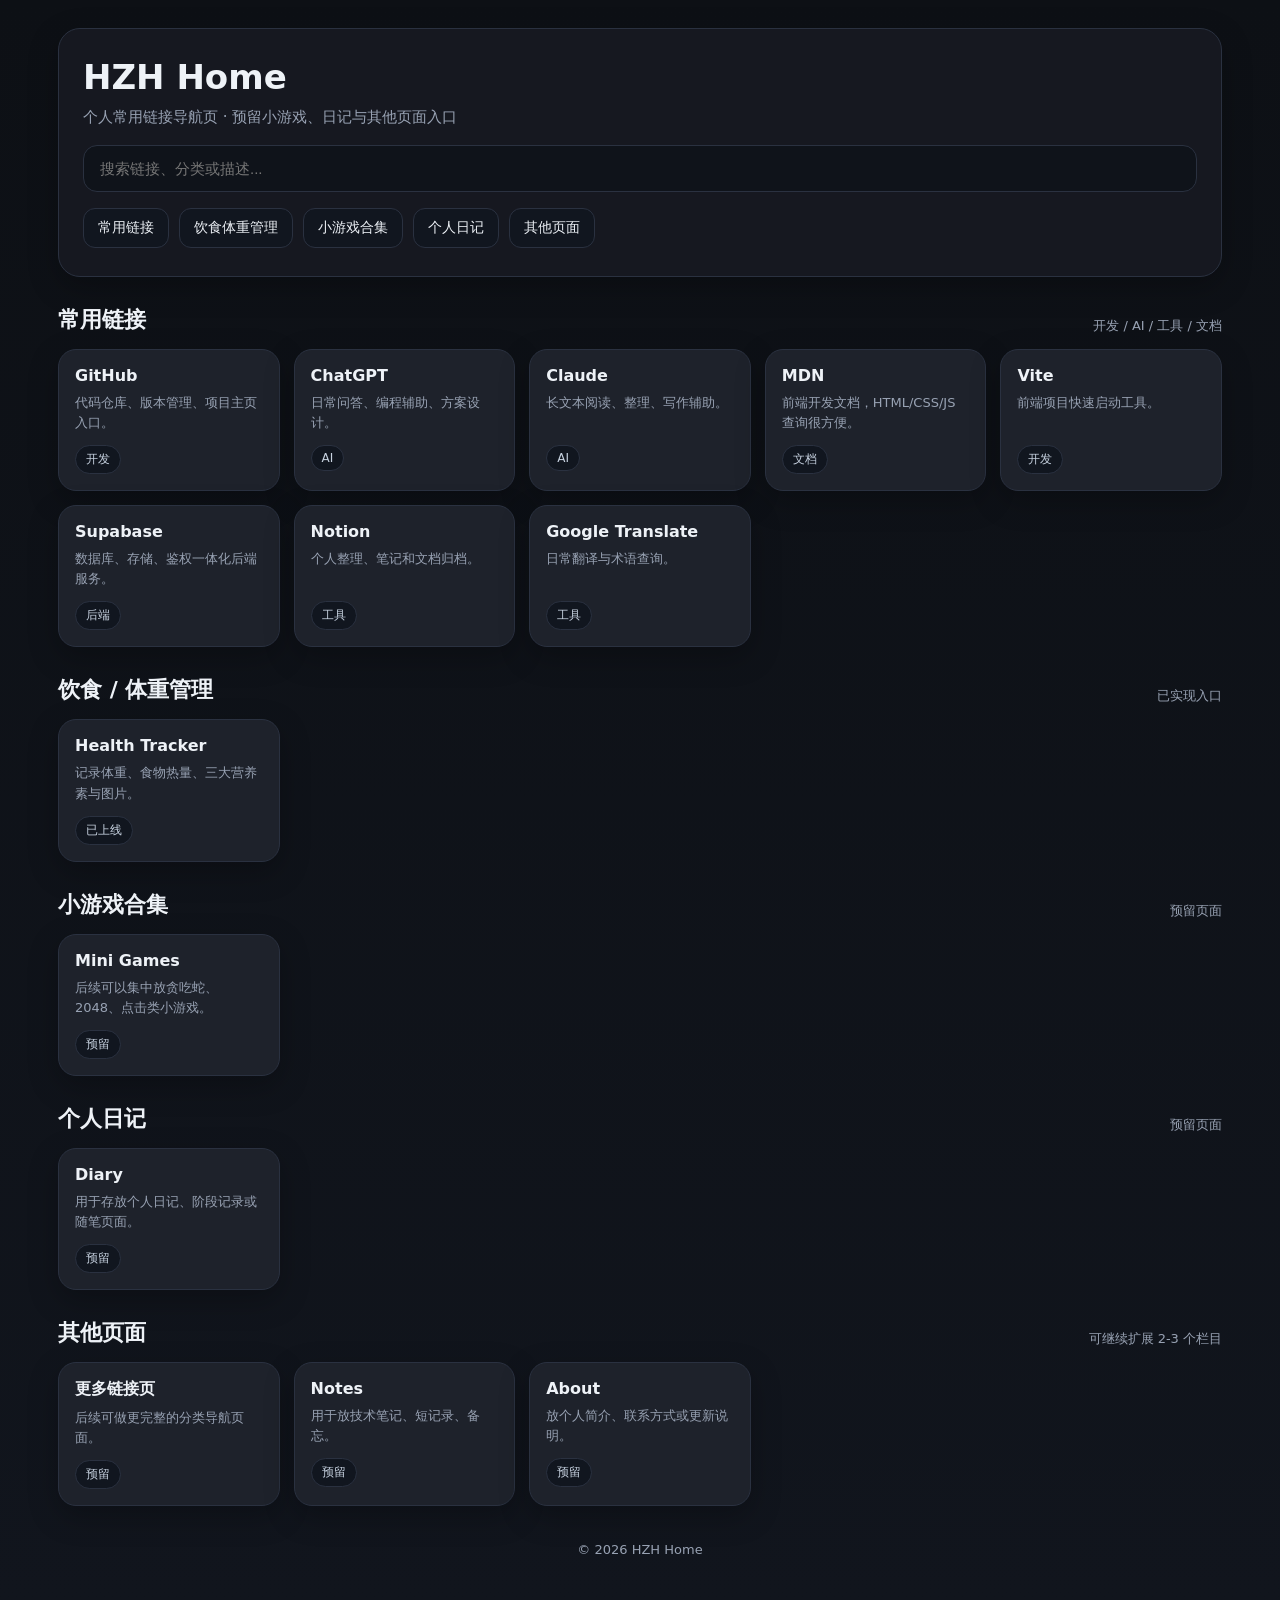
==== index.html @ 4e875dcb "Create index.html" ====
<!DOCTYPE html>
<html lang="zh-CN">
<head>
  <meta charset="UTF-8" />
  <meta name="viewport" content="width=device-width, initial-scale=1.0" />
  <title>HZH Home</title>
  <style>
    :root{
      --bg:#0f1115;
      --panel:#171a21;
      --card:#1e222b;
      --text:#eef2f7;
      --muted:#98a2b3;
      --line:#2a3140;
      --accent:#6ea8fe;
      --accent2:#7ee787;
      --shadow:0 10px 30px rgba(0,0,0,.25);
    }
    *{box-sizing:border-box}
    body{
      margin:0;
      font-family:Inter,system-ui,-apple-system,BlinkMacSystemFont,"Segoe UI",sans-serif;
      background:linear-gradient(180deg,#0d1015 0%,#11151d 100%);
      color:var(--text);
    }
    .container{
      max-width:1200px;
      margin:0 auto;
      padding:28px 18px 48px;
    }
    .hero{
      padding:28px 24px;
      border:1px solid var(--line);
      background:rgba(23,26,33,.92);
      border-radius:22px;
      box-shadow:var(--shadow);
      margin-bottom:22px;
    }
    .hero h1{
      margin:0 0 10px;
      font-size:34px;
      line-height:1.2;
    }
    .hero p{
      margin:0;
      color:var(--muted);
      font-size:15px;
    }
    .search-wrap{
      margin-top:18px;
      display:flex;
      gap:12px;
      flex-wrap:wrap;
    }
    .search{
      flex:1;
      min-width:240px;
      padding:14px 16px;
      border-radius:14px;
      border:1px solid var(--line);
      background:#0f131a;
      color:var(--text);
      outline:none;
      font-size:15px;
    }
    .quick{
      display:flex;
      gap:10px;
      flex-wrap:wrap;
      margin-top:16px;
    }
    .quick a{
      text-decoration:none;
      color:var(--text);
      background:#11161f;
      border:1px solid var(--line);
      padding:10px 14px;
      border-radius:12px;
      font-size:14px;
      transition:.2s;
    }
    .quick a:hover,.card:hover{
      transform:translateY(-2px);
      border-color:#41516d;
    }
    .section{
      margin-top:28px;
    }
    .section-head{
      display:flex;
      justify-content:space-between;
      align-items:end;
      gap:16px;
      margin-bottom:14px;
    }
    .section h2{
      margin:0;
      font-size:22px;
    }
    .section span{
      color:var(--muted);
      font-size:13px;
    }
    .grid{
      display:grid;
      grid-template-columns:repeat(auto-fill,minmax(220px,1fr));
      gap:14px;
    }
    .card{
      display:block;
      text-decoration:none;
      color:var(--text);
      background:var(--card);
      border:1px solid var(--line);
      border-radius:18px;
      padding:16px;
      transition:.2s;
      box-shadow:var(--shadow);
    }
    .card .title{
      font-weight:700;
      font-size:16px;
      margin-bottom:8px;
    }
    .card .desc{
      color:var(--muted);
      font-size:13px;
      line-height:1.55;
      min-height:40px;
    }
    .tag{
      display:inline-block;
      margin-top:12px;
      font-size:12px;
      color:#c7d2e0;
      background:#11161f;
      border:1px solid var(--line);
      padding:5px 10px;
      border-radius:999px;
    }
    .footer{
      margin-top:36px;
      color:var(--muted);
      font-size:13px;
      text-align:center;
    }
    .hidden{display:none!important}
    @media (max-width:700px){
      .hero h1{font-size:28px}
      .container{padding:16px 12px 36px}
    }
  </style>
</head>
<body>
  <div class="container">
    <section class="hero">
      <h1>HZH Home</h1>
      <p>个人常用链接导航页 · 预留小游戏、日记与其他页面入口</p>

      <div class="search-wrap">
        <input id="searchInput" class="search" type="text" placeholder="搜索链接、分类或描述..." />
      </div>

      <div class="quick">
        <a href="#links">常用链接</a>
        <a href="#health">饮食体重管理</a>
        <a href="#games">小游戏合集</a>
        <a href="#diary">个人日记</a>
        <a href="#more">其他页面</a>
      </div>
    </section>

    <section class="section" id="links">
      <div class="section-head">
        <h2>常用链接</h2>
        <span>开发 / AI / 工具 / 文档</span>
      </div>
      <div class="grid">
        <a class="card" href="https://github.com/" target="_blank">
          <div class="title">GitHub</div>
          <div class="desc">代码仓库、版本管理、项目主页入口。</div>
          <div class="tag">开发</div>
        </a>
        <a class="card" href="https://chatgpt.com/" target="_blank">
          <div class="title">ChatGPT</div>
          <div class="desc">日常问答、编程辅助、方案设计。</div>
          <div class="tag">AI</div>
        </a>
        <a class="card" href="https://claude.ai/" target="_blank">
          <div class="title">Claude</div>
          <div class="desc">长文本阅读、整理、写作辅助。</div>
          <div class="tag">AI</div>
        </a>
        <a class="card" href="https://developer.mozilla.org/" target="_blank">
          <div class="title">MDN</div>
          <div class="desc">前端开发文档，HTML/CSS/JS 查询很方便。</div>
          <div class="tag">文档</div>
        </a>
        <a class="card" href="https://vitejs.dev/" target="_blank">
          <div class="title">Vite</div>
          <div class="desc">前端项目快速启动工具。</div>
          <div class="tag">开发</div>
        </a>
        <a class="card" href="https://supabase.com/" target="_blank">
          <div class="title">Supabase</div>
          <div class="desc">数据库、存储、鉴权一体化后端服务。</div>
          <div class="tag">后端</div>
        </a>
        <a class="card" href="https://www.notion.so/" target="_blank">
          <div class="title">Notion</div>
          <div class="desc">个人整理、笔记和文档归档。</div>
          <div class="tag">工具</div>
        </a>
        <a class="card" href="https://translate.google.com/" target="_blank">
          <div class="title">Google Translate</div>
          <div class="desc">日常翻译与术语查询。</div>
          <div class="tag">工具</div>
        </a>
      </div>
    </section>

    <section class="section" id="health">
      <div class="section-head">
        <h2>饮食 / 体重管理</h2>
        <span>已实现入口</span>
      </div>
      <div class="grid">
        <a class="card" href="./health/" target="_blank">
          <div class="title">Health Tracker</div>
          <div class="desc">记录体重、食物热量、三大营养素与图片。</div>
          <div class="tag">已上线</div>
        </a>
      </div>
    </section>

    <section class="section" id="games">
      <div class="section-head">
        <h2>小游戏合集</h2>
        <span>预留页面</span>
      </div>
      <div class="grid">
        <a class="card" href="./games/" target="_blank">
          <div class="title">Mini Games</div>
          <div class="desc">后续可以集中放贪吃蛇、2048、点击类小游戏。</div>
          <div class="tag">预留</div>
        </a>
      </div>
    </section>

    <section class="section" id="diary">
      <div class="section-head">
        <h2>个人日记</h2>
        <span>预留页面</span>
      </div>
      <div class="grid">
        <a class="card" href="./diary/" target="_blank">
          <div class="title">Diary</div>
          <div class="desc">用于存放个人日记、阶段记录或随笔页面。</div>
          <div class="tag">预留</div>
        </a>
      </div>
    </section>

    <section class="section" id="more">
      <div class="section-head">
        <h2>其他页面</h2>
        <span>可继续扩展 2-3 个栏目</span>
      </div>
      <div class="grid">
        <a class="card" href="./links/" target="_blank">
          <div class="title">更多链接页</div>
          <div class="desc">后续可做更完整的分类导航页面。</div>
          <div class="tag">预留</div>
        </a>
        <a class="card" href="./notes/" target="_blank">
          <div class="title">Notes</div>
          <div class="desc">用于放技术笔记、短记录、备忘。</div>
          <div class="tag">预留</div>
        </a>
        <a class="card" href="./about/" target="_blank">
          <div class="title">About</div>
          <div class="desc">放个人简介、联系方式或更新说明。</div>
          <div class="tag">预留</div>
        </a>
      </div>
    </section>

    <div class="footer">
      © 2026 HZH Home
    </div>
  </div>

  <script>
    const input = document.getElementById("searchInput");
    const cards = document.querySelectorAll(".card");

    input.addEventListener("input", function () {
      const keyword = this.value.trim().toLowerCase();
      cards.forEach(card => {
        const text = card.innerText.toLowerCase();
        card.classList.toggle("hidden", !text.includes(keyword));
      });
    });
  </script>
</body>
</html>
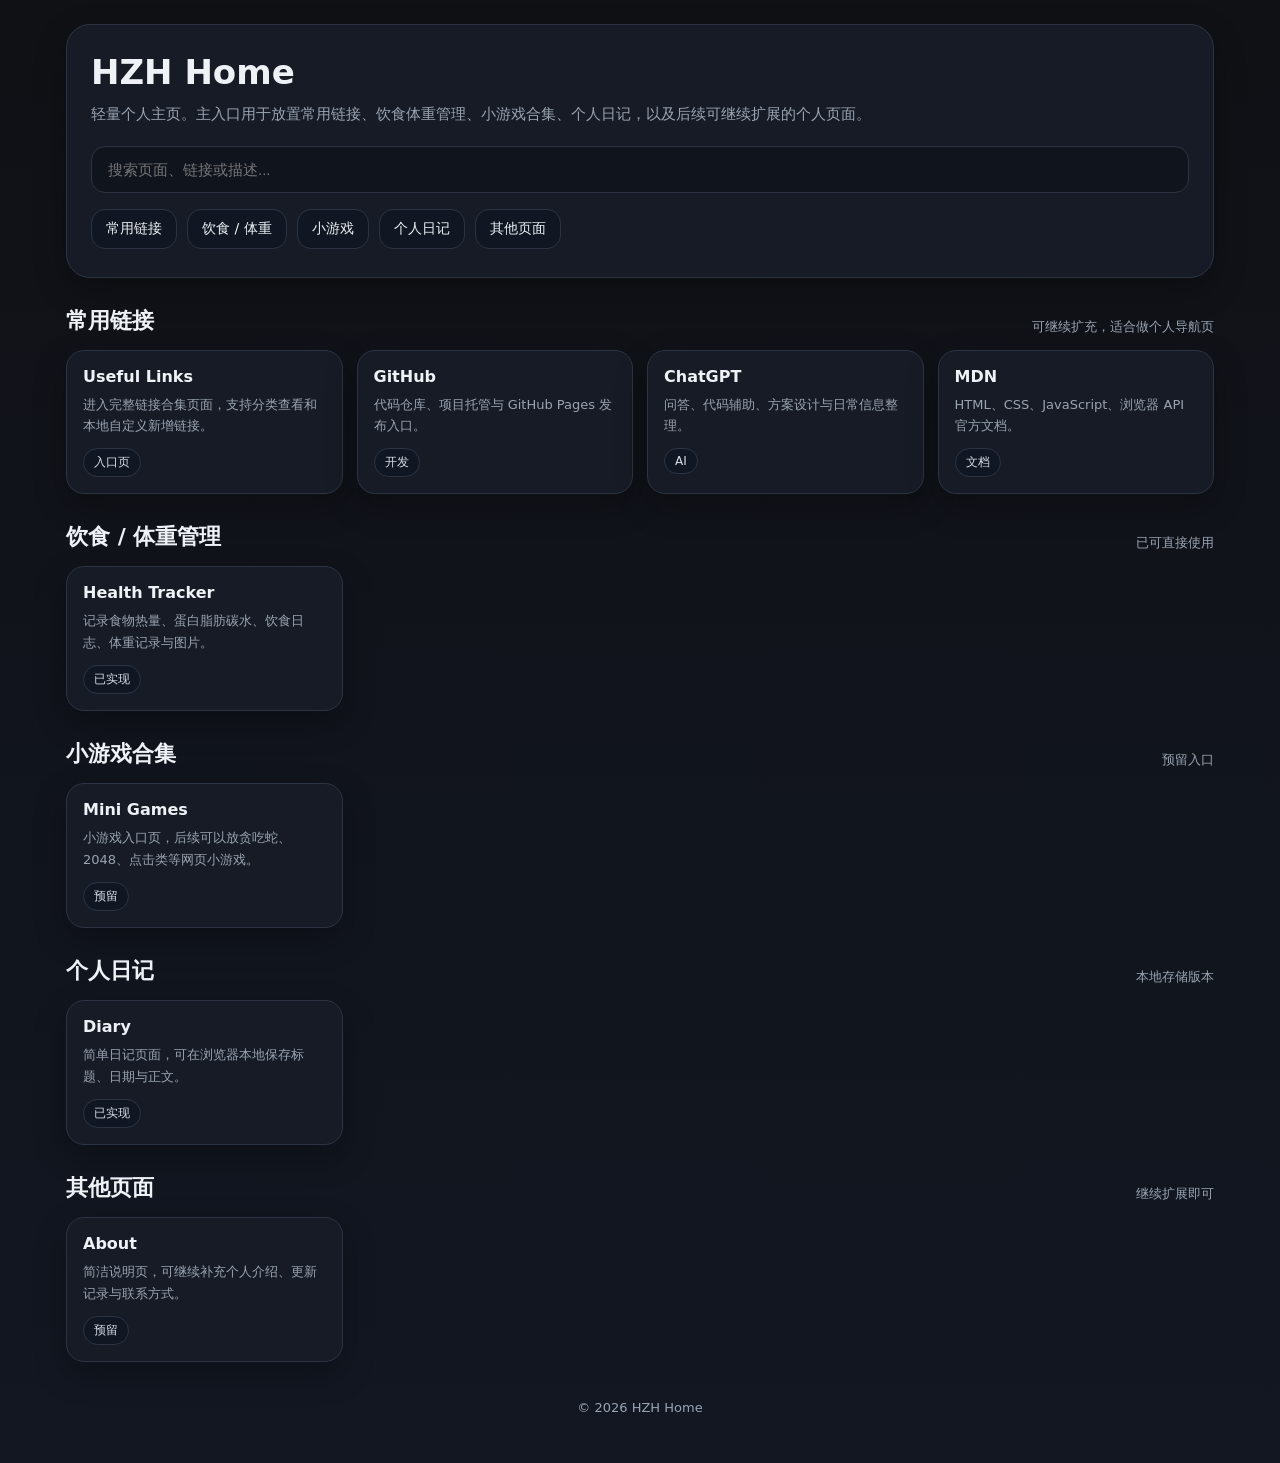
==== commit 6ab120cd: "Add files via upload" ====
--- a/index.html
+++ b/index.html
@@ -4,167 +4,18 @@
   <meta charset="UTF-8" />
   <meta name="viewport" content="width=device-width, initial-scale=1.0" />
   <title>HZH Home</title>
-  <style>
-    :root{
-      --bg:#0f1115;
-      --panel:#171a21;
-      --card:#1e222b;
-      --text:#eef2f7;
-      --muted:#98a2b3;
-      --line:#2a3140;
-      --accent:#6ea8fe;
-      --accent2:#7ee787;
-      --shadow:0 10px 30px rgba(0,0,0,.25);
-    }
-    *{box-sizing:border-box}
-    body{
-      margin:0;
-      font-family:Inter,system-ui,-apple-system,BlinkMacSystemFont,"Segoe UI",sans-serif;
-      background:linear-gradient(180deg,#0d1015 0%,#11151d 100%);
-      color:var(--text);
-    }
-    .container{
-      max-width:1200px;
-      margin:0 auto;
-      padding:28px 18px 48px;
-    }
-    .hero{
-      padding:28px 24px;
-      border:1px solid var(--line);
-      background:rgba(23,26,33,.92);
-      border-radius:22px;
-      box-shadow:var(--shadow);
-      margin-bottom:22px;
-    }
-    .hero h1{
-      margin:0 0 10px;
-      font-size:34px;
-      line-height:1.2;
-    }
-    .hero p{
-      margin:0;
-      color:var(--muted);
-      font-size:15px;
-    }
-    .search-wrap{
-      margin-top:18px;
-      display:flex;
-      gap:12px;
-      flex-wrap:wrap;
-    }
-    .search{
-      flex:1;
-      min-width:240px;
-      padding:14px 16px;
-      border-radius:14px;
-      border:1px solid var(--line);
-      background:#0f131a;
-      color:var(--text);
-      outline:none;
-      font-size:15px;
-    }
-    .quick{
-      display:flex;
-      gap:10px;
-      flex-wrap:wrap;
-      margin-top:16px;
-    }
-    .quick a{
-      text-decoration:none;
-      color:var(--text);
-      background:#11161f;
-      border:1px solid var(--line);
-      padding:10px 14px;
-      border-radius:12px;
-      font-size:14px;
-      transition:.2s;
-    }
-    .quick a:hover,.card:hover{
-      transform:translateY(-2px);
-      border-color:#41516d;
-    }
-    .section{
-      margin-top:28px;
-    }
-    .section-head{
-      display:flex;
-      justify-content:space-between;
-      align-items:end;
-      gap:16px;
-      margin-bottom:14px;
-    }
-    .section h2{
-      margin:0;
-      font-size:22px;
-    }
-    .section span{
-      color:var(--muted);
-      font-size:13px;
-    }
-    .grid{
-      display:grid;
-      grid-template-columns:repeat(auto-fill,minmax(220px,1fr));
-      gap:14px;
-    }
-    .card{
-      display:block;
-      text-decoration:none;
-      color:var(--text);
-      background:var(--card);
-      border:1px solid var(--line);
-      border-radius:18px;
-      padding:16px;
-      transition:.2s;
-      box-shadow:var(--shadow);
-    }
-    .card .title{
-      font-weight:700;
-      font-size:16px;
-      margin-bottom:8px;
-    }
-    .card .desc{
-      color:var(--muted);
-      font-size:13px;
-      line-height:1.55;
-      min-height:40px;
-    }
-    .tag{
-      display:inline-block;
-      margin-top:12px;
-      font-size:12px;
-      color:#c7d2e0;
-      background:#11161f;
-      border:1px solid var(--line);
-      padding:5px 10px;
-      border-radius:999px;
-    }
-    .footer{
-      margin-top:36px;
-      color:var(--muted);
-      font-size:13px;
-      text-align:center;
-    }
-    .hidden{display:none!important}
-    @media (max-width:700px){
-      .hero h1{font-size:28px}
-      .container{padding:16px 12px 36px}
-    }
-  </style>
+  <link rel="stylesheet" href="./assets/style.css" />
 </head>
 <body>
   <div class="container">
     <section class="hero">
       <h1>HZH Home</h1>
-      <p>个人常用链接导航页 · 预留小游戏、日记与其他页面入口</p>
-
-      <div class="search-wrap">
-        <input id="searchInput" class="search" type="text" placeholder="搜索链接、分类或描述..." />
-      </div>
-
-      <div class="quick">
+      <p>轻量个人主页。主入口用于放置常用链接、饮食体重管理、小游戏合集、个人日记，以及后续可继续扩展的个人页面。</p>
+      <input id="searchInput" class="search" type="text" placeholder="搜索页面、链接或描述..." />
+      <div class="quick-links">
         <a href="#links">常用链接</a>
-        <a href="#health">饮食体重管理</a>
-        <a href="#games">小游戏合集</a>
+        <a href="#health">饮食 / 体重</a>
+        <a href="#games">小游戏</a>
         <a href="#diary">个人日记</a>
         <a href="#more">其他页面</a>
       </div>
@@ -173,48 +24,28 @@
     <section class="section" id="links">
       <div class="section-head">
         <h2>常用链接</h2>
-        <span>开发 / AI / 工具 / 文档</span>
+        <span>可继续扩充，适合做个人导航页</span>
       </div>
-      <div class="grid">
-        <a class="card" href="https://github.com/" target="_blank">
+      <div class="grid searchable-grid">
+        <a class="card searchable" href="./links/index.html">
+          <div class="title">Useful Links</div>
+          <div class="desc">进入完整链接合集页面，支持分类查看和本地自定义新增链接。</div>
+          <div class="tag">入口页</div>
+        </a>
+        <a class="card searchable" href="https://github.com/" target="_blank" rel="noreferrer">
           <div class="title">GitHub</div>
-          <div class="desc">代码仓库、版本管理、项目主页入口。</div>
+          <div class="desc">代码仓库、项目托管与 GitHub Pages 发布入口。</div>
           <div class="tag">开发</div>
         </a>
-        <a class="card" href="https://chatgpt.com/" target="_blank">
+        <a class="card searchable" href="https://chatgpt.com/" target="_blank" rel="noreferrer">
           <div class="title">ChatGPT</div>
-          <div class="desc">日常问答、编程辅助、方案设计。</div>
+          <div class="desc">问答、代码辅助、方案设计与日常信息整理。</div>
           <div class="tag">AI</div>
         </a>
-        <a class="card" href="https://claude.ai/" target="_blank">
-          <div class="title">Claude</div>
-          <div class="desc">长文本阅读、整理、写作辅助。</div>
-          <div class="tag">AI</div>
-        </a>
-        <a class="card" href="https://developer.mozilla.org/" target="_blank">
+        <a class="card searchable" href="https://developer.mozilla.org/" target="_blank" rel="noreferrer">
           <div class="title">MDN</div>
-          <div class="desc">前端开发文档，HTML/CSS/JS 查询很方便。</div>
+          <div class="desc">HTML、CSS、JavaScript、浏览器 API 官方文档。</div>
           <div class="tag">文档</div>
-        </a>
-        <a class="card" href="https://vitejs.dev/" target="_blank">
-          <div class="title">Vite</div>
-          <div class="desc">前端项目快速启动工具。</div>
-          <div class="tag">开发</div>
-        </a>
-        <a class="card" href="https://supabase.com/" target="_blank">
-          <div class="title">Supabase</div>
-          <div class="desc">数据库、存储、鉴权一体化后端服务。</div>
-          <div class="tag">后端</div>
-        </a>
-        <a class="card" href="https://www.notion.so/" target="_blank">
-          <div class="title">Notion</div>
-          <div class="desc">个人整理、笔记和文档归档。</div>
-          <div class="tag">工具</div>
-        </a>
-        <a class="card" href="https://translate.google.com/" target="_blank">
-          <div class="title">Google Translate</div>
-          <div class="desc">日常翻译与术语查询。</div>
-          <div class="tag">工具</div>
         </a>
       </div>
     </section>
@@ -222,13 +53,13 @@
     <section class="section" id="health">
       <div class="section-head">
         <h2>饮食 / 体重管理</h2>
-        <span>已实现入口</span>
+        <span>已可直接使用</span>
       </div>
-      <div class="grid">
-        <a class="card" href="./health/" target="_blank">
+      <div class="grid searchable-grid">
+        <a class="card searchable" href="./health/index.html">
           <div class="title">Health Tracker</div>
-          <div class="desc">记录体重、食物热量、三大营养素与图片。</div>
-          <div class="tag">已上线</div>
+          <div class="desc">记录食物热量、蛋白脂肪碳水、饮食日志、体重记录与图片。</div>
+          <div class="tag">已实现</div>
         </a>
       </div>
     </section>
@@ -236,12 +67,12 @@
     <section class="section" id="games">
       <div class="section-head">
         <h2>小游戏合集</h2>
-        <span>预留页面</span>
+        <span>预留入口</span>
       </div>
-      <div class="grid">
-        <a class="card" href="./games/" target="_blank">
+      <div class="grid searchable-grid">
+        <a class="card searchable" href="./games/index.html">
           <div class="title">Mini Games</div>
-          <div class="desc">后续可以集中放贪吃蛇、2048、点击类小游戏。</div>
+          <div class="desc">小游戏入口页，后续可以放贪吃蛇、2048、点击类等网页小游戏。</div>
           <div class="tag">预留</div>
         </a>
       </div>
@@ -250,13 +81,13 @@
     <section class="section" id="diary">
       <div class="section-head">
         <h2>个人日记</h2>
-        <span>预留页面</span>
+        <span>本地存储版本</span>
       </div>
-      <div class="grid">
-        <a class="card" href="./diary/" target="_blank">
+      <div class="grid searchable-grid">
+        <a class="card searchable" href="./diary/index.html">
           <div class="title">Diary</div>
-          <div class="desc">用于存放个人日记、阶段记录或随笔页面。</div>
-          <div class="tag">预留</div>
+          <div class="desc">简单日记页面，可在浏览器本地保存标题、日期与正文。</div>
+          <div class="tag">已实现</div>
         </a>
       </div>
     </section>
@@ -264,41 +95,27 @@
     <section class="section" id="more">
       <div class="section-head">
         <h2>其他页面</h2>
-        <span>可继续扩展 2-3 个栏目</span>
+        <span>继续扩展即可</span>
       </div>
-      <div class="grid">
-        <a class="card" href="./links/" target="_blank">
-          <div class="title">更多链接页</div>
-          <div class="desc">后续可做更完整的分类导航页面。</div>
-          <div class="tag">预留</div>
-        </a>
-        <a class="card" href="./notes/" target="_blank">
-          <div class="title">Notes</div>
-          <div class="desc">用于放技术笔记、短记录、备忘。</div>
-          <div class="tag">预留</div>
-        </a>
-        <a class="card" href="./about/" target="_blank">
+      <div class="grid searchable-grid">
+        <a class="card searchable" href="./about/index.html">
           <div class="title">About</div>
-          <div class="desc">放个人简介、联系方式或更新说明。</div>
+          <div class="desc">简洁说明页，可继续补充个人介绍、更新记录与联系方式。</div>
           <div class="tag">预留</div>
         </a>
       </div>
     </section>
 
-    <div class="footer">
-      © 2026 HZH Home
-    </div>
+    <div class="footer">© 2026 HZH Home</div>
   </div>
-
   <script>
-    const input = document.getElementById("searchInput");
-    const cards = document.querySelectorAll(".card");
-
-    input.addEventListener("input", function () {
+    const input = document.getElementById('searchInput');
+    const cards = document.querySelectorAll('.searchable');
+    input.addEventListener('input', function () {
       const keyword = this.value.trim().toLowerCase();
       cards.forEach(card => {
         const text = card.innerText.toLowerCase();
-        card.classList.toggle("hidden", !text.includes(keyword));
+        card.classList.toggle('hidden', !!keyword && !text.includes(keyword));
       });
     });
   </script>
--- a/assets/style.css
+++ b/assets/style.css
@@ -0,0 +1,103 @@
+:root{
+  --bg:#0f1115;
+  --bg2:#121722;
+  --panel:#171c26;
+  --card:#1d2430;
+  --line:#2c3444;
+  --text:#eef2f7;
+  --muted:#9aa4b2;
+  --accent:#7aa2ff;
+  --accent-soft:rgba(122,162,255,.15);
+  --ok:#3fb950;
+  --warn:#f0b429;
+  --danger:#f85149;
+  --shadow:0 12px 32px rgba(0,0,0,.28);
+}
+*{box-sizing:border-box}
+html{scroll-behavior:smooth}
+body{
+  margin:0;
+  font-family:Inter,system-ui,-apple-system,BlinkMacSystemFont,"Segoe UI","PingFang SC","Microsoft YaHei",sans-serif;
+  color:var(--text);
+  background:linear-gradient(180deg,var(--bg) 0%,var(--bg2) 100%);
+}
+a{color:inherit;text-decoration:none}
+img{max-width:100%}
+.container{max-width:1180px;margin:0 auto;padding:24px 16px 48px}
+.hero,.panel,.card{
+  border:1px solid var(--line);
+  background:rgba(23,28,38,.96);
+  box-shadow:var(--shadow);
+}
+.hero{
+  border-radius:24px;
+  padding:28px 24px;
+  margin-bottom:22px;
+}
+.hero h1{margin:0 0 10px;font-size:34px;line-height:1.15}
+.hero p{margin:0;color:var(--muted);font-size:15px;line-height:1.7}
+.quick-links{display:flex;gap:10px;flex-wrap:wrap;margin-top:16px}
+.quick-links a,.btn{
+  display:inline-flex;align-items:center;justify-content:center;
+  border:1px solid var(--line);background:#111722;color:var(--text);
+  padding:10px 14px;border-radius:14px;font-size:14px;cursor:pointer;transition:.18s ease;
+}
+.quick-links a:hover,.btn:hover,.card:hover{transform:translateY(-2px);border-color:#465672}
+.btn.primary{background:var(--accent);border-color:var(--accent);color:#0d1320;font-weight:700}
+.btn.danger{background:var(--danger);border-color:var(--danger);color:#fff}
+.btn.ghost{background:transparent}
+.search{
+  width:100%;padding:14px 16px;border-radius:14px;border:1px solid var(--line);
+  background:#0f141d;color:var(--text);outline:none;font-size:15px;margin-top:18px;
+}
+.section{margin-top:28px}
+.section-head{display:flex;justify-content:space-between;align-items:end;gap:16px;margin-bottom:14px}
+.section h2{margin:0;font-size:22px}
+.section span,.muted{color:var(--muted);font-size:13px}
+.grid{display:grid;grid-template-columns:repeat(auto-fill,minmax(230px,1fr));gap:14px}
+.card{display:block;border-radius:18px;padding:16px;transition:.18s ease}
+.card .title{font-weight:800;font-size:16px;margin-bottom:8px}
+.card .desc{color:var(--muted);font-size:13px;line-height:1.65;min-height:42px}
+.tag{display:inline-block;margin-top:12px;font-size:12px;padding:5px 10px;border-radius:999px;background:#111722;border:1px solid var(--line);color:#d7deea}
+.footer{margin-top:38px;text-align:center;color:var(--muted);font-size:13px}
+.hidden{display:none !important}
+.panel{border-radius:20px;padding:18px}
+.page-head{display:flex;justify-content:space-between;align-items:center;gap:12px;flex-wrap:wrap;margin-bottom:16px}
+.page-title{font-size:28px;margin:0}
+.form-grid{display:grid;grid-template-columns:repeat(2,minmax(0,1fr));gap:12px}
+.form-grid.cols-4{grid-template-columns:repeat(4,minmax(0,1fr))}
+.field{display:flex;flex-direction:column;gap:6px}
+.field label{font-size:13px;color:var(--muted)}
+.input,select,textarea{
+  width:100%;padding:11px 12px;border:1px solid var(--line);border-radius:14px;
+  background:#0f141d;color:var(--text);font-size:14px;outline:none;
+}
+textarea{min-height:96px;resize:vertical}
+.toolbar{display:flex;gap:10px;flex-wrap:wrap;margin-top:14px}
+.list{display:grid;gap:12px;margin-top:12px}
+.item{border:1px solid var(--line);border-radius:16px;background:#121824;padding:14px}
+.item-head{display:flex;justify-content:space-between;align-items:flex-start;gap:12px;margin-bottom:8px}
+.item-meta{color:var(--muted);font-size:13px;line-height:1.6}
+.item-badges{display:flex;gap:8px;flex-wrap:wrap;margin-top:10px}
+.badge{font-size:12px;padding:5px 10px;border-radius:999px;background:var(--accent-soft);border:1px solid #324968;color:#d6e2ff}
+.item-layout{display:grid;grid-template-columns:1fr auto;gap:14px;align-items:start}
+.thumb{width:96px;height:96px;border-radius:14px;object-fit:cover;border:1px solid var(--line);background:#0c1017}
+.summary-grid{display:grid;grid-template-columns:repeat(auto-fit,minmax(150px,1fr));gap:12px}
+.summary-item{padding:12px;border-radius:16px;border:1px solid var(--line);background:#111722}
+.summary-item strong{font-size:18px}
+.empty{padding:18px;border:1px dashed var(--line);border-radius:16px;color:var(--muted);text-align:center}
+.top-nav{display:flex;gap:10px;flex-wrap:wrap;margin-bottom:18px}
+.top-nav a{padding:9px 13px;border:1px solid var(--line);border-radius:12px;background:#111722;color:#dce5f4;font-size:14px}
+.top-nav a.active{background:var(--accent);border-color:var(--accent);color:#0c1220;font-weight:700}
+.two-col{display:grid;grid-template-columns:1.1fr .9fr;gap:16px}
+.note{padding:12px 14px;border-radius:14px;background:#111722;border:1px solid var(--line);color:var(--muted);font-size:13px;line-height:1.7}
+.link-row{display:flex;gap:8px;flex-wrap:wrap}
+.small{font-size:12px}
+@media (max-width:900px){
+  .two-col,.form-grid,.form-grid.cols-4{grid-template-columns:1fr}
+}
+@media (max-width:640px){
+  .hero h1{font-size:28px}
+  .container{padding:16px 12px 36px}
+  .item-layout{grid-template-columns:1fr}
+}
